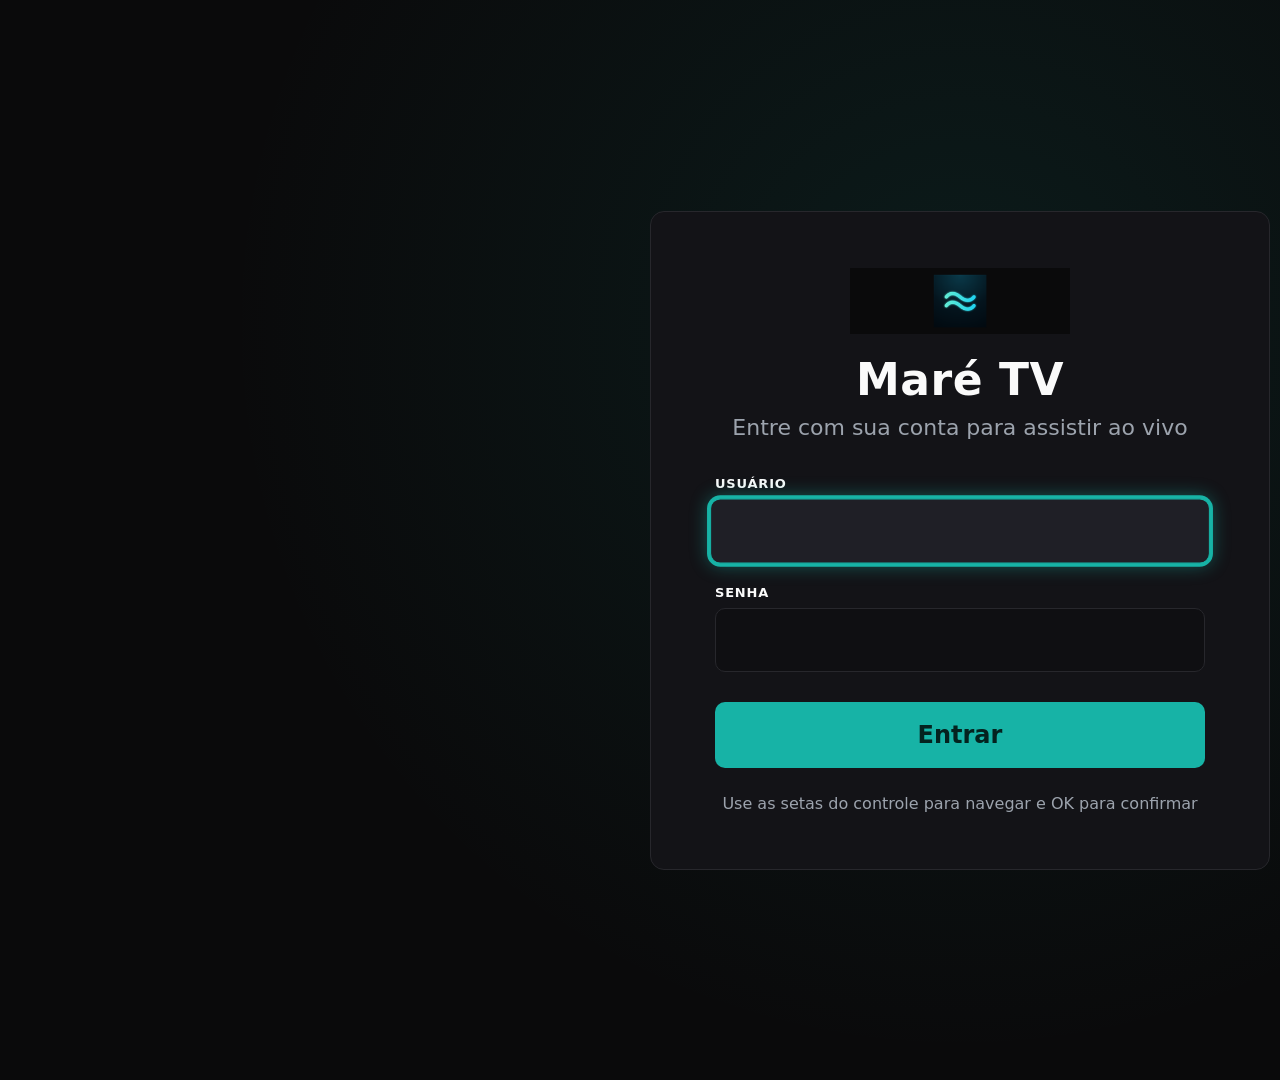
==== index.html @ 666661a5 "Mare TV - app LG webOS (v1.0.0) + submissao webosbrew" ====
<!DOCTYPE html>
<html lang="pt-BR">
<head>
<meta charset="UTF-8">
<meta name="viewport" content="width=1920, height=1080, initial-scale=1.0, user-scalable=no">
<title>Maré TV</title>
<link rel="stylesheet" href="css/style.css">
</head>
<body>

<!-- ============================================================
     TELA 1 — LOGIN
     Campos de usuário/senha usam <input> nativo: ao focar (via
     controle remoto) o teclado virtual da LG abre sozinho.
     ============================================================ -->
<section id="tela-login" class="tela tela-login">
  <div class="login-caixa">

    <div class="marca-logo" aria-hidden="true">
      <img class="marca-logo-img" src="logo_wide.png" alt="">
    </div>

    <h1 class="login-titulo">Maré TV</h1>
    <p class="login-subtitulo">Entre com sua conta para assistir ao vivo</p>

    <div id="login-verificando" class="login-verificando oculto">
      <span class="spinner" aria-hidden="true"></span>
      <span>Verificando sua sessão…</span>
    </div>

    <div id="login-form" class="login-form">
      <label class="campo-rotulo" for="campo-usuario">Usuário</label>
      <input id="campo-usuario" class="campo-entrada focavel" type="text"
             tabindex="-1" autocomplete="off" autocorrect="off" spellcheck="false">

      <label class="campo-rotulo" for="campo-senha">Senha</label>
      <input id="campo-senha" class="campo-entrada focavel" type="password"
             tabindex="-1" autocomplete="off" autocorrect="off" spellcheck="false">

      <p id="login-erro" class="login-erro oculto"></p>

      <button id="botao-entrar" type="button" class="botao-entrar focavel" tabindex="-1">
        Entrar
      </button>
    </div>

    <p class="login-dica">Use as setas do controle para navegar e OK para confirmar</p>
  </div>
</section>

<!-- ============================================================
     TELA 2 — HOME (categorias + grade de canais)
     ============================================================ -->
<section id="tela-home" class="tela tela-home oculto">
  <header class="home-cabecalho">
    <div class="marca-logo marca-logo--pequena" aria-hidden="true">
      <img class="marca-logo-img-pequena" src="icon.png" alt="">
    </div>
    <span class="home-marca-texto">Maré TV</span>
    <span class="pill-ao-vivo">AO VIVO</span>
  </header>

  <div class="home-corpo">
    <nav id="lista-categorias" class="coluna-categorias" aria-label="Categorias"></nav>

    <div class="coluna-canais-wrap">
      <div id="grade-canais" class="grade-canais"></div>
      <p id="home-vazio" class="home-mensagem oculto">Nenhum canal encontrado nesta categoria.</p>
    </div>
  </div>

  <div id="home-carregando" class="home-mensagem home-carregando oculto">
    <span class="spinner" aria-hidden="true"></span>
    <span>Carregando canais…</span>
  </div>

  <div id="home-erro" class="home-mensagem home-erro oculto">
    <p id="home-erro-texto">Não foi possível carregar os canais.</p>
    <button id="home-erro-botao" type="button" class="botao-entrar focavel" tabindex="-1">Tentar novamente</button>
  </div>

  <footer class="home-rodape">◀ ▶ ▲ ▼ para navegar · OK para assistir</footer>
</section>

<!-- ============================================================
     TELA 3 — PLAYER (vídeo fullscreen)
     ============================================================ -->
<section id="tela-player" class="tela tela-player oculto">
  <video id="video-player" class="video-player" autoplay playsinline>
    <source id="video-fonte" src="" type="application/x-mpegURL">
  </video>

  <div id="player-carregando" class="player-carregando oculto">
    <span class="spinner spinner--grande" aria-hidden="true"></span>
  </div>

  <div id="player-overlay" class="player-overlay">
    <div class="player-overlay-faixa">
      <div class="player-overlay-linha">
        <div class="player-overlay-nome" id="player-nome-canal"></div>
        <span class="pill-ao-vivo">AO VIVO</span>
      </div>
      <div class="player-overlay-categoria" id="player-categoria-canal"></div>
    </div>
  </div>

  <div id="player-erro" class="player-erro oculto">
    <div class="player-erro-cartao">
      <p class="player-erro-titulo">Canal indisponível</p>
      <p class="player-erro-dica">Pressione VOLTAR para escolher outro canal</p>
    </div>
  </div>
</section>

<script src="js/api.js"></script>
<script src="js/app.js"></script>
</body>
</html>
---- css/style.css ----
/* ============================================================
   Maré TV — LG webOS
   CSS puro, sem pré-processador e sem variáveis CSS (custom
   properties não existem no Chromium do webOS 3 / Chrome 38),
   por isso as cores aparecem repetidas em hexadecimal.

   Design system "Maré TV" (shadcn dark + teal):
   - fundo:             #0a0a0b
   - card:               #131317
   - elevado/hover-foco: #1f1f26
   - borda fina:         #27272c (1px)
   - texto:              #fafafa
   - texto secundário:   #9ca3ad
   - destaque (teal):    #17b3a6
   - texto sobre teal:   #04231f
   - erro:               #ef4444

   Foco de controle (inputs, chips, cards, botão): borda/anel
   teal + leve scale(1.02) + fundo elevado #1f1f26. O "anel" de
   3px é feito com box-shadow (não altera o box model, então
   nunca empurra os elementos vizinhos) em vez de engrossar a
   borda real — a borda real fica sempre com 1px, só muda de cor.

   Observação sobre "gap" em flexbox: o Chrome 38 (webOS 3) NÃO
   suporta a propriedade "gap" em flex containers. Ela é mantida
   aqui só para o preview ficar correto em navegadores modernos
   (teste no PC, ver README.md) — o espaçamento que também
   funciona na TV real vem sempre de "margin" explícita nos itens
   (comentários "fallback" abaixo).
   ============================================================ */

* {
  margin: 0;
  padding: 0;
  box-sizing: border-box;
  -webkit-user-select: none;
  user-select: none;
}

html, body {
  width: 1920px;
  height: 1080px;
  background: #0a0a0b;
  color: #fafafa;
  font-family: system-ui, "Segoe UI", Arial, Helvetica, sans-serif;
  overflow: hidden;
}

img {
  border: 0;
  -webkit-user-drag: none;
}

button {
  font-family: inherit;
  border: none;
  background: none;
  color: inherit;
  cursor: pointer;
}

input {
  font-family: inherit;
}

.oculto {
  display: none !important;
}

/* ------------------------------------------------------------
   Telas (cada uma ocupa a tela inteira; só uma fica visível)
   ------------------------------------------------------------ */
.tela {
  position: fixed;
  top: 0;
  left: 0;
  right: 0;
  bottom: 0;
  width: 1920px;
  height: 1080px;
}

/* ------------------------------------------------------------
   Marca oficial "Maré TV" (logo_wide.png / icon.png)
   ------------------------------------------------------------ */
.marca-logo {
  display: flex;
  align-items: center;
  justify-content: center;
}

.marca-logo-img {
  display: block;
  width: 220px;
  height: auto;
}

.marca-logo-img-pequena {
  display: block;
  width: 44px;
  height: 44px;
  border-radius: 10px;
}

/* Selo "AO VIVO" — cabeçalho da Home e overlay do player */
.pill-ao-vivo {
  display: inline-block;
  padding: 4px 14px;
  font-size: 13px;
  font-weight: bold;
  color: #04231f;
  background: #17b3a6;
  border-radius: 999px;
  text-transform: uppercase;
  letter-spacing: 0.6px;
  white-space: nowrap;
}

/* ------------------------------------------------------------
   Indicador de carregamento (spinner CSS puro)
   ------------------------------------------------------------ */
.spinner {
  display: inline-block;
  width: 26px;
  height: 26px;
  border: 4px solid rgba(250, 250, 250, 0.18);
  border-top-color: #17b3a6;
  border-radius: 50%;
  animation: girar 0.85s linear infinite;
  vertical-align: middle;
}

.spinner--grande {
  width: 64px;
  height: 64px;
  border-width: 6px;
}

@keyframes girar {
  from { transform: rotate(0deg); }
  to   { transform: rotate(360deg); }
}

/* ============================================================
   TELA DE LOGIN
   ============================================================ */
.tela-login {
  display: flex;
  align-items: center;
  justify-content: center;
  background: radial-gradient(circle at 50% 30%, rgba(23, 179, 166, 0.10) 0%, rgba(10, 10, 11, 0) 60%), #0a0a0b;
}

.login-caixa {
  width: 620px;
  padding: 56px 64px;
  background: #131317;
  border: 1px solid #27272c;
  border-radius: 14px;
  display: flex;
  flex-direction: column;
  align-items: center;
  text-align: center;
}

.login-titulo {
  margin-top: 20px;
  font-size: 44px;
  font-weight: bold;
  letter-spacing: 0.5px;
  color: #fafafa;
}

.login-subtitulo {
  margin-top: 10px;
  font-size: 22px;
  color: #9ca3ad;
}

.login-verificando {
  margin-top: 32px;
  display: flex;
  align-items: center;
  gap: 12px;
  font-size: 20px;
  color: #9ca3ad;
}
/* fallback do "gap" acima pro Chrome 38 (itens em linha) */
.login-verificando > span + span {
  margin-left: 12px;
}

.login-form {
  width: 100%;
  margin-top: 36px;
  display: flex;
  flex-direction: column;
  text-align: left;
}

.campo-rotulo {
  font-size: 13px;
  font-weight: bold;
  color: #fafafa;
  text-transform: uppercase;
  letter-spacing: 0.8px;
  margin-bottom: 8px;
  margin-top: 22px;
}
.campo-rotulo:first-child {
  margin-top: 0;
}

.campo-entrada {
  width: 100%;
  height: 64px;
  padding: 0 20px;
  font-size: 24px;
  color: #fafafa;
  background: #0f0f12;
  border: 1px solid #27272c;
  border-radius: 10px;
  outline: none;
}

.campo-entrada::-webkit-input-placeholder {
  color: #9ca3ad;
}

.login-erro {
  margin-top: 18px;
  padding: 14px 16px;
  font-size: 18px;
  color: #ef4444;
  background: rgba(239, 68, 68, 0.1);
  border: 1px solid rgba(239, 68, 68, 0.35);
  border-radius: 8px;
}

.botao-entrar {
  margin-top: 30px;
  height: 66px;
  width: 100%;
  font-size: 24px;
  font-weight: bold;
  color: #04231f;
  background: #17b3a6;
  border: 1px solid transparent;
  border-radius: 10px;
}

.login-dica {
  margin-top: 26px;
  font-size: 16px;
  color: #9ca3ad;
}

/* ------------------------------------------------------------
   Foco visível (essencial para navegação por controle remoto)
   ------------------------------------------------------------ */
.focavel {
  transition: transform 0.12s ease, box-shadow 0.12s ease,
              border-color 0.12s ease, background-color 0.12s ease;
}

.campo-entrada.focado,
.item-categoria.focado,
.cartao-canal.focado {
  border-color: #17b3a6;
  background-color: #1f1f26;
  box-shadow: 0 0 0 3px #17b3a6, 0 0 18px 2px rgba(23, 179, 166, 0.45);
  transform: scale(1.02);
}

.botao-entrar.focado {
  background: #1ecab9;
  box-shadow: 0 0 0 3px #17b3a6, 0 0 18px 2px rgba(23, 179, 166, 0.45);
  transform: scale(1.02);
}

/* ============================================================
   TELA HOME
   ============================================================ */
.tela-home {
  display: flex;
  flex-direction: column;
}

.home-cabecalho {
  height: 96px;
  min-height: 96px;
  display: flex;
  align-items: center;
  padding: 0 32px;
  background: #0a0a0b;
  border-bottom: 1px solid #27272c;
}

.home-marca-texto {
  margin-left: 14px;
  font-size: 26px;
  font-weight: bold;
  color: #fafafa;
}

.home-cabecalho .pill-ao-vivo {
  margin-left: 16px;
}

.home-corpo {
  flex: 1;
  display: flex;
  min-height: 0;
}

/* ---- Coluna de categorias (esquerda) — chips ---- */
.coluna-categorias {
  width: 340px;
  min-width: 340px;
  height: 100%;
  overflow-y: auto;
  padding: 24px 20px;
  background: #0a0a0b;
  border-right: 1px solid #27272c;
}

.item-categoria {
  height: 64px;
  display: flex;
  align-items: center;
  padding: 0 20px;
  margin-bottom: 10px;
  font-size: 21px;
  font-weight: bold;
  color: #9ca3ad;
  background: #131317;
  border: 1px solid #27272c;
  border-radius: 999px;
  white-space: nowrap;
  overflow: hidden;
  text-overflow: ellipsis;
}

.item-categoria.selecionada {
  color: #17b3a6;
  background: rgba(23, 179, 166, 0.12);
  border-color: rgba(23, 179, 166, 0.35);
}

.item-categoria.focado {
  color: #fafafa;
}

/* ---- Grade de canais (direita) — cards ---- */
.coluna-canais-wrap {
  flex: 1;
  min-width: 0;
  height: 100%;
  position: relative;
}

.grade-canais {
  width: 100%;
  height: 100%;
  overflow-y: auto;
  padding: 28px 32px;
  display: flex;
  flex-wrap: wrap;
  align-content: flex-start;
}

/* 4 colunas fixas — o valor de GRID_COLUNAS em js/app.js TEM que
   bater com este número (340px * 4 + 20px * 3 cabe com folga em
   1920 - 340 de coluna de categorias). Se mudar aqui, mude lá. */
.cartao-canal {
  width: 340px;
  height: 172px;
  margin: 0 20px 20px 0;
  padding: 16px;
  display: flex;
  flex-direction: column;
  align-items: center;
  justify-content: center;
  background: #131317;
  border: 1px solid #27272c;
  border-radius: 10px;
  text-align: center;
}

.cartao-canal:nth-child(4n) {
  margin-right: 0;
}

.cartao-canal-logo {
  max-width: 100%;
  max-height: 64px;
  object-fit: contain;
  margin-bottom: 10px;
}

.cartao-canal-nome {
  font-size: 18px;
  font-weight: bold;
  color: #fafafa;
  white-space: nowrap;
  overflow: hidden;
  text-overflow: ellipsis;
  max-width: 100%;
}

.cartao-canal-categoria {
  margin-top: 4px;
  font-size: 13px;
  color: #9ca3ad;
  text-transform: uppercase;
  letter-spacing: 0.6px;
  white-space: nowrap;
  overflow: hidden;
  text-overflow: ellipsis;
  max-width: 100%;
}

.cartao-canal.sem-logo::before {
  content: attr(data-inicial);
  display: flex;
  align-items: center;
  justify-content: center;
  width: 52px;
  height: 52px;
  margin-bottom: 10px;
  border-radius: 50%;
  background: rgba(23, 179, 166, 0.18);
  color: #17b3a6;
  font-size: 24px;
  font-weight: bold;
}

/* ---- Mensagens de estado (carregando / erro / vazio) ---- */
.home-mensagem {
  position: absolute;
  left: 340px;
  right: 0;
  top: 96px;
  bottom: 44px;
  display: flex;
  flex-direction: column;
  align-items: center;
  justify-content: center;
  gap: 16px;
  font-size: 22px;
  color: #9ca3ad;
  text-align: center;
  padding: 40px;
}

/* fallback do "gap" acima pro Chrome 38 (itens em coluna) */
.home-carregando span + span {
  margin-top: 14px;
}

.home-erro-texto,
#home-erro-texto {
  color: #ef4444;
  max-width: 640px;
}

/* o botão "Tentar novamente" herda .botao-entrar (largura 100%
   do formulário de login) — aqui, dentro da mensagem de estado
   bem mais larga, ele precisa de uma largura própria */
#home-erro-botao {
  width: auto;
  min-width: 280px;
  padding: 0 40px;
}

/* ---- Rodapé discreto com dicas de teclas ---- */
.home-rodape {
  height: 44px;
  min-height: 44px;
  display: flex;
  align-items: center;
  justify-content: center;
  background: #0a0a0b;
  border-top: 1px solid #27272c;
  font-size: 14px;
  color: #9ca3ad;
  text-transform: uppercase;
  letter-spacing: 0.6px;
}

/* ============================================================
   TELA PLAYER
   ============================================================ */
.tela-player {
  background: #000000;
}

.video-player {
  position: absolute;
  top: 0;
  left: 0;
  width: 1920px;
  height: 1080px;
  background: #000000;
  object-fit: contain;
}

.player-carregando {
  position: absolute;
  top: 0;
  left: 0;
  right: 0;
  bottom: 0;
  display: flex;
  align-items: center;
  justify-content: center;
}

.player-overlay {
  position: absolute;
  left: 0;
  right: 0;
  bottom: 0;
  padding: 0 56px 48px;
  opacity: 0;
  pointer-events: none;
  transition: opacity 0.3s ease;
  background: linear-gradient(to top, rgba(0, 0, 0, 0.85) 0%, rgba(0, 0, 0, 0) 100%);
}

.player-overlay.visivel {
  opacity: 1;
}

.player-overlay-faixa {
  padding-top: 140px;
}

.player-overlay-linha {
  display: flex;
  align-items: center;
}

.player-overlay-linha .pill-ao-vivo {
  margin-left: 18px;
}

.player-overlay-nome {
  font-size: 40px;
  font-weight: bold;
  color: #fafafa;
}

.player-overlay-categoria {
  margin-top: 6px;
  font-size: 18px;
  font-weight: bold;
  color: #9ca3ad;
  text-transform: uppercase;
  letter-spacing: 0.8px;
}

.player-erro {
  position: absolute;
  top: 0;
  left: 0;
  right: 0;
  bottom: 0;
  display: flex;
  align-items: center;
  justify-content: center;
  background: rgba(10, 10, 11, 0.92);
}

.player-erro-cartao {
  display: flex;
  flex-direction: column;
  align-items: center;
  padding: 40px 56px;
  background: #131317;
  border: 1px solid #27272c;
  border-radius: 14px;
  text-align: center;
}

.player-erro-titulo {
  font-size: 34px;
  font-weight: bold;
  color: #ef4444;
}

.player-erro-dica {
  margin-top: 10px;
  font-size: 20px;
  color: #9ca3ad;
}
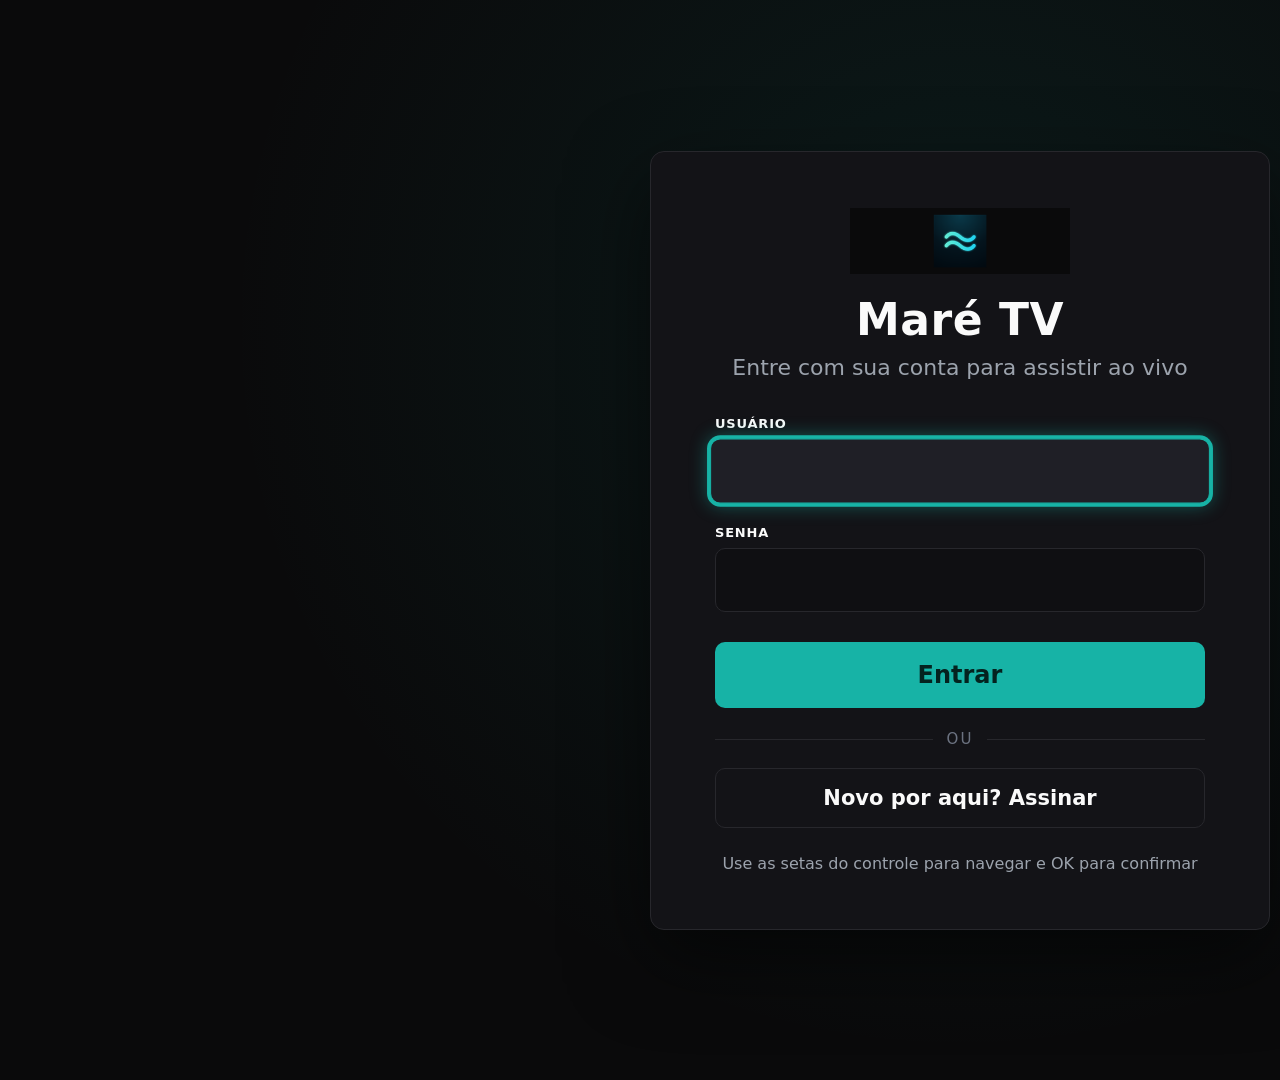
==== commit 8b3731b4: "app v1.0.1: anuncios + pagamento PIX + manutencao/update + design" ====
--- a/index.html
+++ b/index.html
@@ -42,6 +42,12 @@
       <button id="botao-entrar" type="button" class="botao-entrar focavel" tabindex="-1">
         Entrar
       </button>
+
+      <div class="login-ou"><span>ou</span></div>
+
+      <button id="botao-assinar" type="button" class="botao-secundario focavel" tabindex="-1">
+        Novo por aqui? Assinar
+      </button>
     </div>
 
     <p class="login-dica">Use as setas do controle para navegar e OK para confirmar</p>
@@ -86,9 +92,18 @@
      TELA 3 — PLAYER (vídeo fullscreen)
      ============================================================ -->
 <section id="tela-player" class="tela tela-player oculto">
+  <!-- Camada de anúncio ATRÁS do vídeo (formatos que encolhem: L-Shape,
+       Split, Squeeze). O vídeo encolhe e o anúncio aparece no espaço. -->
+  <div id="ad-behind" class="ad-layer ad-layer-behind">
+    <div id="ad-box" class="ad-box"></div>
+  </div>
+
   <video id="video-player" class="video-player" autoplay playsinline>
     <source id="video-fonte" src="" type="application/x-mpegURL">
   </video>
+
+  <!-- Camada de anúncio NA FRENTE do vídeo (overlay / lower third) -->
+  <div id="ad-front" class="ad-layer ad-layer-front"></div>
 
   <div id="player-carregando" class="player-carregando oculto">
     <span class="spinner spinner--grande" aria-hidden="true"></span>
@@ -112,7 +127,80 @@
   </div>
 </section>
 
+<!-- ============================================================
+     TELA — PAGAMENTO (assinar via PIX)
+     ============================================================ -->
+<section id="tela-pagamento" class="tela tela-pagamento oculto">
+  <div class="pagamento-caixa">
+    <div class="marca-logo" aria-hidden="true">
+      <img class="marca-logo-img" src="logo_wide.png" alt="">
+    </div>
+    <h1 class="pagamento-titulo">Assinar a Maré TV</h1>
+    <p class="pagamento-sub" id="pagamento-plano">Assine e assista ao vivo</p>
+
+    <div id="pagamento-form" class="pagamento-form">
+      <label class="campo-rotulo" for="pag-nome">Nome (opcional)</label>
+      <input id="pag-nome" class="campo-entrada focavel" type="text" tabindex="-1" autocomplete="off" autocorrect="off" spellcheck="false">
+
+      <label class="campo-rotulo" for="pag-cpf">CPF (só números)</label>
+      <input id="pag-cpf" class="campo-entrada focavel" type="text" inputmode="numeric" tabindex="-1" autocomplete="off" autocorrect="off" spellcheck="false">
+
+      <p id="pagamento-erro" class="login-erro oculto"></p>
+
+      <button id="botao-gerar-pix" type="button" class="botao-entrar focavel" tabindex="-1">Gerar PIX</button>
+      <button id="botao-simular" type="button" class="botao-secundario focavel oculto" tabindex="-1">Simular pagamento (teste)</button>
+      <button id="botao-voltar-login" type="button" class="botao-secundario focavel" tabindex="-1">Voltar ao login</button>
+    </div>
+
+    <div id="pagamento-qr" class="pagamento-qr oculto">
+      <p class="pagamento-valor" id="pagamento-valor"></p>
+      <div class="pagamento-qr-moldura">
+        <img id="pagamento-qr-img" class="pagamento-qr-img" alt="QR do PIX">
+      </div>
+      <p class="pagamento-instr">Abra o app do seu banco, escaneie o QR e pague.<br>A tela entra sozinha quando o pagamento for confirmado.</p>
+      <div class="pagamento-status">
+        <span class="spinner" aria-hidden="true"></span>
+        <span id="pagamento-status-texto">Aguardando pagamento…</span>
+      </div>
+      <button id="botao-cancelar-pix" type="button" class="botao-secundario focavel" tabindex="-1">Cancelar</button>
+    </div>
+  </div>
+</section>
+
+<!-- ============================================================
+     TELAS DE BLOQUEIO — manutenção / atualização (config LG)
+     ============================================================ -->
+<section id="tela-manutencao" class="tela tela-bloqueio oculto">
+  <div class="bloqueio-caixa">
+    <div class="bloqueio-icone">🛠️</div>
+    <h1 class="bloqueio-titulo">Em manutenção</h1>
+    <p id="manutencao-msg" class="bloqueio-msg">Estamos melhorando a Maré TV. Voltamos já!</p>
+    <button id="botao-manutencao-retry" type="button" class="botao-entrar focavel" tabindex="-1">Verificar de novo</button>
+  </div>
+</section>
+
+<section id="tela-update" class="tela tela-bloqueio oculto">
+  <div class="bloqueio-caixa">
+    <div class="bloqueio-icone">⬆️</div>
+    <h1 class="bloqueio-titulo">Atualização necessária</h1>
+    <p id="update-msg" class="bloqueio-msg">Saiu uma versão nova da Maré TV. Atualize para continuar assistindo.</p>
+    <p id="update-store" class="bloqueio-link oculto"></p>
+    <button id="botao-update-retry" type="button" class="botao-entrar focavel" tabindex="-1">Já atualizei</button>
+  </div>
+</section>
+
+<!-- AMBIENTE DE TESTE (site no navegador): só FORA da TV (sem window.webOS)
+     carrega o hls.js pra tocar os canais .m3u8 no Chrome de PC. Na TV real o
+     <video> nativo já toca HLS, então isto nunca é injetado no app empacotado. -->
+<script>
+  if (!window.webOS) {
+    var s = document.createElement('script');
+    s.src = 'hls.min.js';
+    document.head.appendChild(s);
+  }
+</script>
 <script src="js/api.js"></script>
+<script src="js/ads.js"></script>
 <script src="js/app.js"></script>
 </body>
 </html>
--- a/css/style.css
+++ b/css/style.css
@@ -374,32 +374,68 @@
    1920 - 340 de coluna de categorias). Se mudar aqui, mude lá. */
 .cartao-canal {
   width: 340px;
-  height: 172px;
-  margin: 0 20px 20px 0;
-  padding: 16px;
+  height: 208px;
+  margin: 0 20px 22px 0;
   display: flex;
   flex-direction: column;
-  align-items: center;
-  justify-content: center;
   background: #131317;
   border: 1px solid #27272c;
-  border-radius: 10px;
-  text-align: center;
+  border-radius: 14px;
+  overflow: hidden;
 }
 
 .cartao-canal:nth-child(4n) {
   margin-right: 0;
 }
 
+/* Área da ARTE oficial (pôster/logo). Fundo com leve brilho teal pra emoldurar
+   até logos transparentes na identidade da Maré. */
+.cartao-canal-arte {
+  position: relative;
+  flex: 1;
+  display: flex;
+  align-items: center;
+  justify-content: center;
+  overflow: hidden;
+  background: radial-gradient(circle at 50% 38%, rgba(23, 179, 166, 0.14) 0%, rgba(19, 19, 23, 0) 70%), #16161b;
+}
+
 .cartao-canal-logo {
-  max-width: 100%;
-  max-height: 64px;
+  max-width: 84%;
+  max-height: 120px;
   object-fit: contain;
-  margin-bottom: 10px;
+}
+
+/* Selo com a inicial — fallback quando não há arte/logo */
+.cartao-canal-inicial {
+  display: none;
+  align-items: center;
+  justify-content: center;
+  width: 74px;
+  height: 74px;
+  border-radius: 50%;
+  background: rgba(23, 179, 166, 0.18);
+  color: #17b3a6;
+  font-size: 34px;
+  font-weight: bold;
+}
+.cartao-canal.sem-logo .cartao-canal-inicial {
+  display: flex;
+}
+
+/* Barra do nome, na base do card */
+.cartao-canal-info {
+  height: 54px;
+  min-height: 54px;
+  display: flex;
+  align-items: center;
+  padding: 0 16px;
+  background: #101014;
+  border-top: 1px solid #1f1f26;
 }
 
 .cartao-canal-nome {
-  font-size: 18px;
+  font-size: 19px;
   font-weight: bold;
   color: #fafafa;
   white-space: nowrap;
@@ -408,31 +444,44 @@
   max-width: 100%;
 }
 
-.cartao-canal-categoria {
-  margin-top: 4px;
-  font-size: 13px;
-  color: #9ca3ad;
-  text-transform: uppercase;
-  letter-spacing: 0.6px;
-  white-space: nowrap;
+/* ------------------------------------------------------------
+   Skeleton shimmer — 1ª carga (mata o "baita loading" pelado)
+   ------------------------------------------------------------ */
+.skeleton {
+  position: relative;
   overflow: hidden;
-  text-overflow: ellipsis;
-  max-width: 100%;
-}
-
-.cartao-canal.sem-logo::before {
-  content: attr(data-inicial);
-  display: flex;
-  align-items: center;
-  justify-content: center;
-  width: 52px;
-  height: 52px;
+  background: #131317;
+  border: 1px solid #27272c;
+}
+.skeleton::after {
+  content: '';
+  position: absolute;
+  top: 0;
+  left: 0;
+  right: 0;
+  bottom: 0;
+  background: linear-gradient(90deg, rgba(255, 255, 255, 0) 0%, rgba(255, 255, 255, 0.06) 50%, rgba(255, 255, 255, 0) 100%);
+  -webkit-transform: translateX(-100%);
+  transform: translateX(-100%);
+  -webkit-animation: brilhoSkeleton 1.3s ease-in-out infinite;
+  animation: brilhoSkeleton 1.3s ease-in-out infinite;
+}
+@keyframes brilhoSkeleton {
+  to { transform: translateX(100%); }
+}
+.skeleton-chip {
+  height: 64px;
   margin-bottom: 10px;
-  border-radius: 50%;
-  background: rgba(23, 179, 166, 0.18);
-  color: #17b3a6;
-  font-size: 24px;
-  font-weight: bold;
+  border-radius: 999px;
+}
+.skeleton-card {
+  width: 340px;
+  height: 208px;
+  margin: 0 20px 22px 0;
+  border-radius: 14px;
+}
+.skeleton-card:nth-child(4n) {
+  margin-right: 0;
 }
 
 /* ---- Mensagens de estado (carregando / erro / vazio) ---- */
@@ -594,3 +643,263 @@
   font-size: 20px;
   color: #9ca3ad;
 }
+
+/* ============================================================
+   BOTÃO SECUNDÁRIO (ghost) — usado em login/pagamento/bloqueio
+   ============================================================ */
+.botao-secundario {
+  margin-top: 16px;
+  height: 60px;
+  width: 100%;
+  font-size: 21px;
+  font-weight: bold;
+  color: #fafafa;
+  background: transparent;
+  border: 1px solid #27272c;
+  border-radius: 10px;
+}
+.botao-secundario.focado {
+  color: #17b3a6;
+  border-color: #17b3a6;
+  background-color: #1f1f26;
+  box-shadow: 0 0 0 3px #17b3a6, 0 0 18px 2px rgba(23, 179, 166, 0.45);
+  transform: scale(1.02);
+}
+
+/* separador "ou" no login */
+.login-ou {
+  width: 100%;
+  margin: 22px 0 4px;
+  text-align: center;
+  position: relative;
+  color: #6b7280;
+  font-size: 15px;
+  text-transform: uppercase;
+  letter-spacing: 2px;
+}
+.login-ou::before {
+  content: '';
+  position: absolute;
+  left: 0; right: 0; top: 50%;
+  height: 1px;
+  background: #27272c;
+}
+.login-ou span {
+  position: relative;
+  background: #131317;
+  padding: 0 14px;
+}
+
+/* ============================================================
+   TELA PAGAMENTO (PIX)
+   ============================================================ */
+.tela-pagamento {
+  display: flex;
+  align-items: center;
+  justify-content: center;
+  background: radial-gradient(circle at 50% 26%, rgba(23, 179, 166, 0.12) 0%, rgba(10, 10, 11, 0) 60%), #0a0a0b;
+}
+.pagamento-caixa {
+  width: 640px;
+  padding: 44px 56px 52px;
+  background: #131317;
+  border: 1px solid #27272c;
+  border-radius: 16px;
+  display: flex;
+  flex-direction: column;
+  align-items: center;
+  text-align: center;
+}
+.pagamento-titulo {
+  margin-top: 16px;
+  font-size: 38px;
+  font-weight: bold;
+  color: #fafafa;
+}
+.pagamento-sub {
+  margin-top: 8px;
+  font-size: 21px;
+  color: #17b3a6;
+  font-weight: bold;
+}
+.pagamento-form {
+  width: 100%;
+  margin-top: 26px;
+  display: flex;
+  flex-direction: column;
+  text-align: left;
+}
+.pagamento-qr {
+  width: 100%;
+  margin-top: 20px;
+  display: flex;
+  flex-direction: column;
+  align-items: center;
+}
+.pagamento-valor {
+  font-size: 34px;
+  font-weight: bold;
+  color: #fafafa;
+  margin-bottom: 16px;
+}
+.pagamento-qr-moldura {
+  width: 320px;
+  height: 320px;
+  padding: 14px;
+  background: #ffffff;
+  border-radius: 14px;
+}
+.pagamento-qr-img {
+  width: 100%;
+  height: 100%;
+  display: block;
+  image-rendering: pixelated;
+}
+.pagamento-instr {
+  margin-top: 18px;
+  font-size: 17px;
+  color: #9ca3ad;
+  line-height: 1.5;
+  max-width: 460px;
+}
+.pagamento-status {
+  margin-top: 18px;
+  display: flex;
+  align-items: center;
+  font-size: 19px;
+  color: #fafafa;
+}
+.pagamento-status .spinner { margin-right: 12px; }
+
+/* ============================================================
+   TELAS DE BLOQUEIO (manutenção / atualização)
+   ============================================================ */
+.tela-bloqueio {
+  display: flex;
+  align-items: center;
+  justify-content: center;
+  background: radial-gradient(circle at 50% 34%, rgba(23, 179, 166, 0.10) 0%, rgba(10, 10, 11, 0) 62%), #0a0a0b;
+}
+.bloqueio-caixa {
+  width: 720px;
+  padding: 56px 64px;
+  background: #131317;
+  border: 1px solid #27272c;
+  border-radius: 16px;
+  display: flex;
+  flex-direction: column;
+  align-items: center;
+  text-align: center;
+}
+.bloqueio-icone {
+  font-size: 76px;
+  line-height: 1;
+  margin-bottom: 8px;
+}
+.bloqueio-titulo {
+  font-size: 40px;
+  font-weight: bold;
+  color: #fafafa;
+}
+.bloqueio-msg {
+  margin-top: 14px;
+  font-size: 21px;
+  color: #9ca3ad;
+  line-height: 1.45;
+  max-width: 560px;
+}
+.bloqueio-link {
+  margin-top: 16px;
+  padding: 12px 16px;
+  font-size: 17px;
+  color: #17b3a6;
+  background: #0f0f12;
+  border: 1px solid #27272c;
+  border-radius: 8px;
+  word-break: break-all;
+  max-width: 560px;
+}
+.tela-bloqueio .botao-entrar {
+  margin-top: 30px;
+  width: 320px;
+}
+
+/* ============================================================
+   ANÚNCIOS DENTRO DA TRANSMISSÃO
+   As camadas: behind (atrás do vídeo) e front (na frente).
+   ============================================================ */
+.video-player { z-index: 2; }
+.ad-layer {
+  position: absolute;
+  top: 0;
+  left: 0;
+  width: 1920px;
+  height: 1080px;
+  pointer-events: none;
+  overflow: hidden;
+}
+.ad-layer-behind { z-index: 1; background: #0a0a0b; }
+.ad-layer-front { z-index: 3; }
+
+.ad-box {
+  position: absolute;
+  opacity: 0;
+  -webkit-transform: scale(0.98);
+  transform: scale(0.98);
+  -webkit-transition: opacity 1.2s ease, transform 1.2s ease;
+  transition: opacity 1.2s ease, transform 1.2s ease;
+  overflow: hidden;
+  background: #0a0a0b;
+}
+.ad-box.ad-visivel {
+  opacity: 1;
+  -webkit-transform: scale(1);
+  transform: scale(1);
+}
+.ad-media {
+  display: block;
+  width: 100%;
+  height: 100%;
+  object-fit: cover;
+  background: #0a0a0b;
+}
+
+/* SHRINK: a caixa cobre a tela toda; o vídeo encolhido revela o anúncio. */
+.ad-lshape, .ad-split, .ad-squeeze {
+  left: 0; top: 0; width: 1920px; height: 1080px;
+}
+.ad-squeeze .ad-media { object-fit: contain; }
+
+/* OVERLAY: cartão no canto inferior direito, por cima do vídeo. */
+.ad-overlay {
+  right: 56px; bottom: 56px;
+  width: 600px; height: 338px;
+  border-radius: 14px;
+  border: 1px solid rgba(255, 255, 255, 0.16);
+  box-shadow: 0 20px 60px rgba(0, 0, 0, 0.6);
+}
+
+/* LOWER THIRD: faixa inferior por cima do vídeo. */
+.ad-lower_third {
+  left: 0; right: 0; bottom: 0;
+  width: 1920px; height: 250px;
+  border-top: 2px solid rgba(23, 179, 166, 0.5);
+}
+
+/* ============================================================
+   POLIMENTO (mais "Maré", mais bonito)
+   ============================================================ */
+.login-caixa,
+.pagamento-caixa,
+.bloqueio-caixa {
+  box-shadow: 0 30px 80px rgba(0, 0, 0, 0.55);
+}
+.home-cabecalho {
+  background: linear-gradient(180deg, #0f0f12 0%, #0a0a0b 100%);
+}
+.pill-ao-vivo {
+  box-shadow: 0 0 14px 1px rgba(23, 179, 166, 0.5);
+}
+.cartao-canal.focado {
+  border-color: #17b3a6;
+}
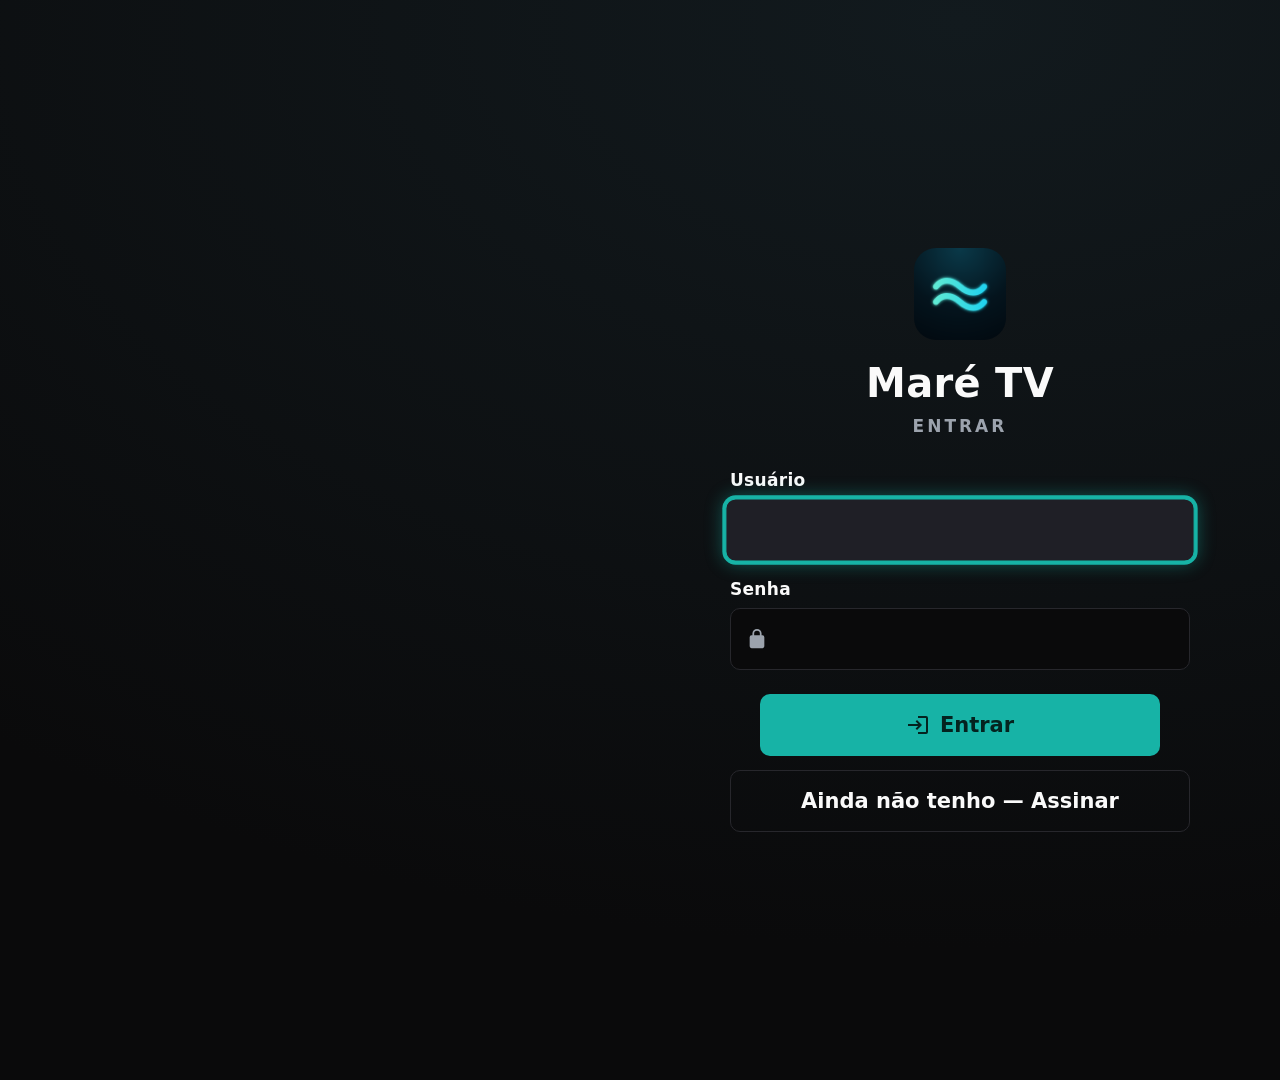
==== commit 8bd356f3: "design: telas identicas a TV Android (login, assinatura, guia) Sincroniza o app (raiz + docs/preview" ====
--- a/index.html
+++ b/index.html
@@ -13,79 +13,87 @@
      Campos de usuário/senha usam <input> nativo: ao focar (via
      controle remoto) o teclado virtual da LG abre sozinho.
      ============================================================ -->
-<section id="tela-login" class="tela tela-login">
-  <div class="login-caixa">
-
-    <div class="marca-logo" aria-hidden="true">
-      <img class="marca-logo-img" src="logo_wide.png" alt="">
-    </div>
-
-    <h1 class="login-titulo">Maré TV</h1>
-    <p class="login-subtitulo">Entre com sua conta para assistir ao vivo</p>
+<section id="tela-login" class="tela tela-gate">
+  <div class="gate-conteudo">
+
+    <div class="gate-header">
+      <img class="gate-logo" src="app_logo.png" alt="">
+      <h1 class="gate-title">Maré TV</h1>
+      <p class="gate-eyebrow">ENTRAR</p>
+    </div>
 
     <div id="login-verificando" class="login-verificando oculto">
       <span class="spinner" aria-hidden="true"></span>
       <span>Verificando sua sessão…</span>
     </div>
 
-    <div id="login-form" class="login-form">
-      <label class="campo-rotulo" for="campo-usuario">Usuário</label>
-      <input id="campo-usuario" class="campo-entrada focavel" type="text"
-             tabindex="-1" autocomplete="off" autocorrect="off" spellcheck="false">
-
-      <label class="campo-rotulo" for="campo-senha">Senha</label>
-      <input id="campo-senha" class="campo-entrada focavel" type="password"
-             tabindex="-1" autocomplete="off" autocorrect="off" spellcheck="false">
-
-      <p id="login-erro" class="login-erro oculto"></p>
-
-      <button id="botao-entrar" type="button" class="botao-entrar focavel" tabindex="-1">
-        Entrar
+    <div id="login-form" class="gate-form">
+      <div class="campo">
+        <label class="campo-rotulo" for="campo-usuario">Usuário</label>
+        <div class="campo-caixa">
+          <svg class="campo-icone" viewBox="0 0 24 24" aria-hidden="true"><path d="M12 12c2.21 0 4-1.79 4-4s-1.79-4-4-4-4 1.79-4 4 1.79 4 4 4zm0 2c-2.67 0-8 1.34-8 4v2h16v-2c0-2.66-5.33-4-8-4z"/></svg>
+          <input id="campo-usuario" class="campo-entrada focavel" type="text"
+                 tabindex="-1" autocomplete="off" autocorrect="off" spellcheck="false">
+        </div>
+      </div>
+
+      <div class="campo">
+        <label class="campo-rotulo" for="campo-senha">Senha</label>
+        <div class="campo-caixa">
+          <svg class="campo-icone" viewBox="0 0 24 24" aria-hidden="true"><path d="M12 17a2 2 0 0 0 2-2 2 2 0 0 0-4 0 2 2 0 0 0 2 2zm6-9h-1V6a5 5 0 0 0-10 0v2H6a2 2 0 0 0-2 2v10a2 2 0 0 0 2 2h12a2 2 0 0 0 2-2V10a2 2 0 0 0-2-2zM8.9 6a3.1 3.1 0 0 1 6.2 0v2H8.9V6z"/></svg>
+          <input id="campo-senha" class="campo-entrada focavel" type="password"
+                 tabindex="-1" autocomplete="off" autocorrect="off" spellcheck="false">
+        </div>
+      </div>
+
+      <p id="login-erro" class="gate-erro oculto"></p>
+
+      <button id="botao-entrar" type="button" class="botao-primario focavel" tabindex="-1">
+        <svg class="botao-icone" viewBox="0 0 24 24" aria-hidden="true"><path d="M11 7 9.6 8.4l2.6 2.6H2v2h10.2l-2.6 2.6L11 17l5-5-5-5zm9 12h-8v2h8a2 2 0 0 0 2-2V5a2 2 0 0 0-2-2h-8v2h8v14z"/></svg>
+        <span>Entrar</span>
       </button>
 
-      <div class="login-ou"><span>ou</span></div>
-
       <button id="botao-assinar" type="button" class="botao-secundario focavel" tabindex="-1">
-        Novo por aqui? Assinar
+        Ainda não tenho — Assinar
       </button>
     </div>
 
-    <p class="login-dica">Use as setas do controle para navegar e OK para confirmar</p>
   </div>
 </section>
 
 <!-- ============================================================
      TELA 2 — HOME (categorias + grade de canais)
      ============================================================ -->
-<section id="tela-home" class="tela tela-home oculto">
-  <header class="home-cabecalho">
-    <div class="marca-logo marca-logo--pequena" aria-hidden="true">
-      <img class="marca-logo-img-pequena" src="icon.png" alt="">
-    </div>
-    <span class="home-marca-texto">Maré TV</span>
-    <span class="pill-ao-vivo">AO VIVO</span>
-  </header>
-
-  <div class="home-corpo">
-    <nav id="lista-categorias" class="coluna-categorias" aria-label="Categorias"></nav>
-
-    <div class="coluna-canais-wrap">
-      <div id="grade-canais" class="grade-canais"></div>
-      <p id="home-vazio" class="home-mensagem oculto">Nenhum canal encontrado nesta categoria.</p>
-    </div>
-  </div>
-
-  <div id="home-carregando" class="home-mensagem home-carregando oculto">
-    <span class="spinner" aria-hidden="true"></span>
-    <span>Carregando canais…</span>
-  </div>
-
-  <div id="home-erro" class="home-mensagem home-erro oculto">
-    <p id="home-erro-texto">Não foi possível carregar os canais.</p>
-    <button id="home-erro-botao" type="button" class="botao-entrar focavel" tabindex="-1">Tentar novamente</button>
-  </div>
-
-  <footer class="home-rodape">◀ ▶ ▲ ▼ para navegar · OK para assistir</footer>
+<section id="tela-home" class="tela tela-guia oculto">
+  <!-- Faixa de categorias (horizontal, chips) + relógio — igual ao ChannelBrowser -->
+  <div class="guia-topo">
+    <div id="lista-categorias" class="guia-faixa" aria-label="Categorias"></div>
+    <div id="guia-relogio" class="guia-relogio"></div>
+  </div>
+
+  <!-- Grade densa de 3 colunas de LINHAS (número + logo + nome + categoria) -->
+  <div class="guia-corpo">
+    <div id="grade-canais" class="guia-grade"></div>
+    <p id="home-vazio" class="home-mensagem oculto">Nenhum canal nesta categoria</p>
+    <div id="home-carregando" class="home-mensagem home-carregando oculto">
+      <span class="spinner" aria-hidden="true"></span>
+      <span>Carregando canais…</span>
+    </div>
+    <div id="home-erro" class="home-mensagem home-erro oculto">
+      <p id="home-erro-texto">Não foi possível carregar os canais.</p>
+      <button id="home-erro-botao" type="button" class="botao-primario focavel" tabindex="-1">Tentar novamente</button>
+    </div>
+  </div>
+
+  <!-- Rodapé com o canal selecionado + dicas de teclas (igual à TV) -->
+  <footer class="guia-legenda">
+    <span id="guia-canal-nome" class="guia-legenda-nome"></span>
+    <span class="guia-legenda-chaves">
+      <span class="pinfo-key">OK</span> Assistir
+      <span class="pinfo-key">← →</span> Trocar categoria nas pontas
+      <span class="pinfo-key">Voltar</span> Fechar
+    </span>
+  </footer>
 </section>
 
 <!-- ============================================================
@@ -109,13 +117,31 @@
     <span class="spinner spinner--grande" aria-hidden="true"></span>
   </div>
 
+  <!-- Painel de informação do canal (igual à TV Android): número + logo +
+       AO VIVO + nome + categoria + relógio + dicas. Aparece ao trocar de canal
+       e some sozinho. -->
   <div id="player-overlay" class="player-overlay">
-    <div class="player-overlay-faixa">
-      <div class="player-overlay-linha">
-        <div class="player-overlay-nome" id="player-nome-canal"></div>
-        <span class="pill-ao-vivo">AO VIVO</span>
-      </div>
-      <div class="player-overlay-categoria" id="player-categoria-canal"></div>
+    <div class="pinfo">
+      <div class="pinfo-num" id="player-num">1</div>
+      <div class="pinfo-logo">
+        <img id="player-logo" class="pinfo-logo-img" alt="">
+        <span class="pinfo-logo-inicial" id="player-logo-inicial"></span>
+      </div>
+      <div class="pinfo-main">
+        <div class="pinfo-live">
+          <span class="pinfo-live-dot"></span>
+          <span class="pinfo-live-txt">AO VIVO</span>
+        </div>
+        <div class="pinfo-nome" id="player-nome-canal"></div>
+        <div class="pinfo-cat" id="player-categoria-canal"></div>
+      </div>
+      <div class="pinfo-right">
+        <div class="pinfo-clock" id="player-clock"></div>
+        <div class="pinfo-hints">
+          <span class="pinfo-key">OK</span> Guia
+          <span class="pinfo-key">▲▼</span> Trocar
+        </div>
+      </div>
     </div>
   </div>
 
@@ -130,40 +156,50 @@
 <!-- ============================================================
      TELA — PAGAMENTO (assinar via PIX)
      ============================================================ -->
-<section id="tela-pagamento" class="tela tela-pagamento oculto">
-  <div class="pagamento-caixa">
-    <div class="marca-logo" aria-hidden="true">
-      <img class="marca-logo-img" src="logo_wide.png" alt="">
-    </div>
-    <h1 class="pagamento-titulo">Assinar a Maré TV</h1>
-    <p class="pagamento-sub" id="pagamento-plano">Assine e assista ao vivo</p>
-
-    <div id="pagamento-form" class="pagamento-form">
-      <label class="campo-rotulo" for="pag-nome">Nome (opcional)</label>
-      <input id="pag-nome" class="campo-entrada focavel" type="text" tabindex="-1" autocomplete="off" autocorrect="off" spellcheck="false">
-
-      <label class="campo-rotulo" for="pag-cpf">CPF (só números)</label>
-      <input id="pag-cpf" class="campo-entrada focavel" type="text" inputmode="numeric" tabindex="-1" autocomplete="off" autocorrect="off" spellcheck="false">
-
-      <p id="pagamento-erro" class="login-erro oculto"></p>
-
-      <button id="botao-gerar-pix" type="button" class="botao-entrar focavel" tabindex="-1">Gerar PIX</button>
-      <button id="botao-simular" type="button" class="botao-secundario focavel oculto" tabindex="-1">Simular pagamento (teste)</button>
+<section id="tela-pagamento" class="tela tela-gate oculto">
+  <div class="gate-conteudo">
+
+    <div id="pagamento-form" class="gate-form">
+      <div class="gate-header">
+        <img class="gate-logo" src="app_logo.png" alt="">
+        <h1 class="gate-title">Maré TV</h1>
+        <p class="gate-eyebrow">ASSINATURA</p>
+      </div>
+
+      <p class="gate-lead">Pague por PIX e seu acesso é liberado na hora.</p>
+
+      <div class="campo">
+        <label class="campo-rotulo" for="pag-cpf">CPF do pagador</label>
+        <div class="campo-caixa">
+          <svg class="campo-icone" viewBox="0 0 24 24" aria-hidden="true"><path d="M20 4H4a2 2 0 0 0-2 2v12a2 2 0 0 0 2 2h16a2 2 0 0 0 2-2V6a2 2 0 0 0-2-2zM8 7.5A2.5 2.5 0 1 1 8 12.5 2.5 2.5 0 0 1 8 7.5zM12.5 17H3.5v-.9c0-1.5 3-2.35 4.5-2.35s4.5.85 4.5 2.35v.9zM20 15h-5v-1.5h5V15zm0-3h-5v-1.5h5V12zm0-3h-5V7.5h5V9z"/></svg>
+          <input id="pag-cpf" class="campo-entrada focavel" type="text" inputmode="numeric" tabindex="-1" autocomplete="off" autocorrect="off" spellcheck="false">
+        </div>
+        <p class="campo-ajuda">O banco exige o CPF de quem paga para emitir o PIX. Seu login (usuário e senha) é criado automaticamente.</p>
+      </div>
+
+      <p id="pagamento-erro" class="gate-erro oculto"></p>
+
+      <button id="botao-gerar-pix" type="button" class="botao-primario focavel" tabindex="-1">
+        <svg class="botao-icone" viewBox="0 0 24 24" aria-hidden="true"><path d="M3 11h8V3H3v8zm2-6h4v4H5V5zM3 21h8v-8H3v8zm2-6h4v4H5v-4zM13 3v8h8V3h-8zm6 6h-4V5h4v4zM13 13h2v2h-2zM17 13h2v2h-2zM15 15h2v2h-2zM13 17h2v2h-2zM17 17h2v2h-2zM19 15h2v2h-2zM15 19h2v2h-2zM19 19h2v2h-2z"/></svg>
+        <span>Gerar QR Code PIX</span>
+      </button>
       <button id="botao-voltar-login" type="button" class="botao-secundario focavel" tabindex="-1">Voltar ao login</button>
     </div>
 
     <div id="pagamento-qr" class="pagamento-qr oculto">
+      <h1 class="pagamento-titulo">Escaneie com o app do seu banco</h1>
       <p class="pagamento-valor" id="pagamento-valor"></p>
       <div class="pagamento-qr-moldura">
         <img id="pagamento-qr-img" class="pagamento-qr-img" alt="QR do PIX">
       </div>
-      <p class="pagamento-instr">Abra o app do seu banco, escaneie o QR e pague.<br>A tela entra sozinha quando o pagamento for confirmado.</p>
       <div class="pagamento-status">
         <span class="spinner" aria-hidden="true"></span>
-        <span id="pagamento-status-texto">Aguardando pagamento…</span>
-      </div>
+        <span id="pagamento-status-texto">Aguardando o pagamento…</span>
+      </div>
+      <p class="pagamento-instr">Assim que cair, seu login aparece aqui automaticamente.</p>
       <button id="botao-cancelar-pix" type="button" class="botao-secundario focavel" tabindex="-1">Cancelar</button>
     </div>
+
   </div>
 </section>
 
--- a/css/style.css
+++ b/css/style.css
@@ -142,43 +142,62 @@
 }
 
 /* ============================================================
-   TELA DE LOGIN
+   TELAS DE PORTÃO (login / assinatura) — IGUAL À TV ANDROID
+   Sem "card": só o conteúdo centralizado sobre o fundo com
+   brilho radial teal no topo (TvBrandBackground). Estrutura:
+   logo quadrada + "Maré TV" + legenda espaçada + campos com
+   ícone interno + botão teal + botão contorno.
    ============================================================ */
-.tela-login {
-  display: flex;
-  align-items: center;
-  justify-content: center;
-  background: radial-gradient(circle at 50% 30%, rgba(23, 179, 166, 0.10) 0%, rgba(10, 10, 11, 0) 60%), #0a0a0b;
-}
-
-.login-caixa {
-  width: 620px;
-  padding: 56px 64px;
-  background: #131317;
-  border: 1px solid #27272c;
-  border-radius: 14px;
+.tela-gate {
+  display: flex;
+  align-items: center;
+  justify-content: center;
+  /* TvBrandBackground: RadialGradient center(0,-0.9) r1.3 #121A1E→#0A0A0B */
+  background: radial-gradient(120% 130% at 50% 2%, #121a1e 0%, #0a0a0b 66%);
+}
+
+.gate-conteudo {
+  width: 560px;
+  max-width: 560px;
   display: flex;
   flex-direction: column;
   align-items: center;
   text-align: center;
 }
 
-.login-titulo {
+/* --- Cabeçalho de marca (TvBrandHeader) --- */
+.gate-header {
+  display: flex;
+  flex-direction: column;
+  align-items: center;
+  margin-bottom: 34px;
+}
+.gate-logo {
+  display: block;
+  width: 92px;
+  height: 92px;
+  border-radius: 22px; /* MareLogoMark: size*0.24 */
+  object-fit: cover;
+}
+.gate-title {
   margin-top: 20px;
-  font-size: 44px;
-  font-weight: bold;
-  letter-spacing: 0.5px;
+  font-size: 40px;
+  font-weight: 800;
+  letter-spacing: 0.3px;
   color: #fafafa;
 }
-
-.login-subtitulo {
+.gate-eyebrow {
   margin-top: 10px;
-  font-size: 22px;
+  font-size: 17px;
+  font-weight: 700;
+  letter-spacing: 3px;
   color: #9ca3ad;
+  text-transform: uppercase;
 }
 
 .login-verificando {
-  margin-top: 32px;
+  margin-top: 4px;
+  margin-bottom: 20px;
   display: flex;
   align-items: center;
   gap: 12px;
@@ -190,69 +209,106 @@
   margin-left: 12px;
 }
 
-.login-form {
+/* --- Formulário (coluna centralizada) --- */
+.gate-form {
   width: 100%;
-  margin-top: 36px;
   display: flex;
   flex-direction: column;
+  align-items: center;
+}
+
+/* Um campo (rótulo + caixa com ícone) — TvTextField, largura 460 */
+.campo {
+  width: 460px;
+  max-width: 460px;
+  margin-bottom: 18px;
   text-align: left;
 }
-
 .campo-rotulo {
-  font-size: 13px;
-  font-weight: bold;
+  display: block;
+  font-size: 17px;
+  font-weight: 600;
+  letter-spacing: 0.3px;
   color: #fafafa;
-  text-transform: uppercase;
-  letter-spacing: 0.8px;
-  margin-bottom: 8px;
-  margin-top: 22px;
-}
-.campo-rotulo:first-child {
-  margin-top: 0;
-}
-
+  margin-bottom: 9px;
+}
+.campo-caixa {
+  position: relative;
+  display: flex;
+  align-items: center;
+}
+.campo-icone {
+  position: absolute;
+  left: 16px;
+  width: 22px;
+  height: 22px;
+  fill: #9ca3ad;
+  pointer-events: none;
+}
 .campo-entrada {
   width: 100%;
-  height: 64px;
-  padding: 0 20px;
-  font-size: 24px;
+  height: 62px;
+  padding: 0 18px 0 50px; /* espaço p/ o ícone à esquerda */
+  font-size: 22px;
+  font-weight: 600;
   color: #fafafa;
-  background: #0f0f12;
+  background: #0a0a0b;
   border: 1px solid #27272c;
   border-radius: 10px;
   outline: none;
 }
-
 .campo-entrada::-webkit-input-placeholder {
   color: #9ca3ad;
 }
 
-.login-erro {
-  margin-top: 18px;
-  padding: 14px 16px;
-  font-size: 18px;
+/* Erro (texto vermelho centralizado, como na TV) */
+.gate-erro {
+  width: 460px;
+  max-width: 460px;
+  margin: 2px 0 14px;
+  font-size: 17px;
+  font-weight: 600;
   color: #ef4444;
-  background: rgba(239, 68, 68, 0.1);
-  border: 1px solid rgba(239, 68, 68, 0.35);
-  border-radius: 8px;
-}
-
+  text-align: center;
+}
+
+/* Texto de ajuda abaixo de um campo (helperText da TV) */
+.campo-ajuda {
+  margin-top: 9px;
+  font-size: 15px;
+  line-height: 1.35;
+  color: #9ca3ad;
+  font-weight: 400;
+}
+
+/* --- Botão primário (TvActionButton primary: teal) --- */
+.botao-primario,
 .botao-entrar {
-  margin-top: 30px;
-  height: 66px;
-  width: 100%;
-  font-size: 24px;
-  font-weight: bold;
+  margin-top: 6px;
+  height: 62px;
+  width: 400px;
+  max-width: 460px;
+  display: flex;
+  align-items: center;
+  justify-content: center;
+  font-size: 21px;
+  font-weight: 600;
   color: #04231f;
   background: #17b3a6;
   border: 1px solid transparent;
   border-radius: 10px;
 }
-
-.login-dica {
-  margin-top: 26px;
-  font-size: 16px;
-  color: #9ca3ad;
+.botao-icone {
+  width: 24px;
+  height: 24px;
+  margin-right: 10px;
+  fill: #04231f;
+}
+.botao-primario.focado,
+.botao-entrar.focado {
+  background: #1ecab9;
+  box-shadow: 0 0 0 3px #17b3a6, 0 0 18px 2px rgba(23, 179, 166, 0.45);
+  transform: scale(1.02);
 }
 
 /* ------------------------------------------------------------
@@ -263,185 +319,211 @@
               border-color 0.12s ease, background-color 0.12s ease;
 }
 
-.campo-entrada.focado,
-.item-categoria.focado,
-.cartao-canal.focado {
+.campo-entrada.focado {
   border-color: #17b3a6;
   background-color: #1f1f26;
   box-shadow: 0 0 0 3px #17b3a6, 0 0 18px 2px rgba(23, 179, 166, 0.45);
   transform: scale(1.02);
 }
 
-.botao-entrar.focado {
-  background: #1ecab9;
-  box-shadow: 0 0 0 3px #17b3a6, 0 0 18px 2px rgba(23, 179, 166, 0.45);
-  transform: scale(1.02);
-}
-
 /* ============================================================
-   TELA HOME
+   GUIA (grade de canais) — RÉPLICA do ChannelBrowser da TV
+   Faixa horizontal de categorias no topo + relógio; grade densa
+   de 3 colunas de LINHAS (número + logo + nome + categoria);
+   rodapé com o canal selecionado + dicas de teclas.
    ============================================================ */
-.tela-home {
+.tela-guia {
   display: flex;
   flex-direction: column;
-}
-
-.home-cabecalho {
-  height: 96px;
-  min-height: 96px;
-  display: flex;
-  align-items: center;
-  padding: 0 32px;
-  background: #0a0a0b;
-  border-bottom: 1px solid #27272c;
-}
-
-.home-marca-texto {
-  margin-left: 14px;
-  font-size: 26px;
-  font-weight: bold;
-  color: #fafafa;
-}
-
-.home-cabecalho .pill-ao-vivo {
-  margin-left: 16px;
-}
-
-.home-corpo {
+  background: #0a0a0b; /* opaco: cobre o player por baixo (z-index) */
+}
+
+/* ---- Topo: faixa de categorias + relógio ---- */
+.guia-topo {
+  display: flex;
+  align-items: center;
+  padding: 20px 28px 16px;
+  border-bottom: 1px solid rgba(255, 255, 255, 0.08);
+}
+.guia-faixa {
   flex: 1;
-  display: flex;
+  min-width: 0;
+  height: 54px;
+  overflow-x: auto;
+  overflow-y: hidden;
+  white-space: nowrap;
+}
+.guia-chip {
+  display: inline-flex;
+  align-items: center;
+  height: 54px;
+  padding: 0 22px;
+  margin-right: 14px;
+  font-size: 25px;
+  font-weight: 600;
+  color: #ffffff;
+  background: rgba(255, 255, 255, 0.05);
+  border-radius: 14px;
+  vertical-align: top;
+}
+.guia-chip-ic {
+  display: inline-flex;
+  align-items: center;
+  margin-right: 8px;
+}
+.guia-chip-ic svg {
+  width: 24px;
+  height: 24px;
+  fill: #eba53c; /* âmbar (AppColors.accent) */
+}
+.guia-chip.ativa {
+  background: #17b3a6;
+  color: #00201c;
+  font-weight: 800;
+}
+.guia-chip.ativa .guia-chip-ic svg {
+  fill: #00201c;
+}
+.guia-relogio {
+  margin-left: 22px;
+  font-size: 30px;
+  font-weight: 700;
+  color: #ffffff;
+  white-space: nowrap;
+}
+
+/* ---- Corpo: grade de linhas ---- */
+.guia-corpo {
+  flex: 1;
+  position: relative;
   min-height: 0;
 }
-
-/* ---- Coluna de categorias (esquerda) — chips ---- */
-.coluna-categorias {
-  width: 340px;
-  min-width: 340px;
-  height: 100%;
+.guia-grade {
+  position: absolute;
+  top: 0;
+  left: 0;
+  right: 0;
+  bottom: 0;
   overflow-y: auto;
-  padding: 24px 20px;
-  background: #0a0a0b;
-  border-right: 1px solid #27272c;
-}
-
-.item-categoria {
-  height: 64px;
-  display: flex;
-  align-items: center;
-  padding: 0 20px;
-  margin-bottom: 10px;
-  font-size: 21px;
-  font-weight: bold;
-  color: #9ca3ad;
+  padding: 20px 28px 16px;
+  display: flex;
+  flex-wrap: wrap;
+  align-content: flex-start;
+}
+
+/* 3 colunas — GRID_COLUNAS em js/app.js TEM que bater com este número.
+   (1920 - 56 de padding) / 3 ≈ 602, menos 12 de gap = 600 por linha. */
+.guia-linha {
+  width: 600px;
+  height: 92px;
+  margin: 0 12px 12px 0;
+  display: flex;
+  align-items: center;
+  padding: 0 14px;
   background: #131317;
   border: 1px solid #27272c;
-  border-radius: 999px;
+  border-radius: 12px;
+  overflow: hidden;
+}
+.guia-linha:nth-child(3n) {
+  margin-right: 0;
+}
+.guia-num {
+  width: 64px;
+  min-width: 64px;
+  font-size: 29px;
+  font-weight: 800;
+  color: #c2cad4;
+}
+.guia-linha.atual .guia-num {
+  color: #17b3a6;
+}
+.guia-logo {
+  position: relative;
+  width: 48px;
+  height: 48px;
+  margin: 0 12px;
+  display: flex;
+  align-items: center;
+  justify-content: center;
+}
+.guia-logo-img {
+  max-width: 48px;
+  max-height: 48px;
+  object-fit: contain;
+}
+.guia-logo-inicial {
+  display: none;
+  width: 44px;
+  height: 44px;
+  border-radius: 10px;
+  align-items: center;
+  justify-content: center;
+  background: rgba(23, 179, 166, 0.18);
+  color: #17b3a6;
+  font-size: 22px;
+  font-weight: bold;
+}
+.guia-linha.sem-logo .guia-logo-img { display: none; }
+.guia-linha.sem-logo .guia-logo-inicial { display: flex; }
+.guia-meta {
+  flex: 1;
+  min-width: 0;
+}
+.guia-nome {
+  font-size: 22px;
+  font-weight: 700;
+  color: #ffffff;
   white-space: nowrap;
   overflow: hidden;
   text-overflow: ellipsis;
 }
-
-.item-categoria.selecionada {
-  color: #17b3a6;
-  background: rgba(23, 179, 166, 0.12);
-  border-color: rgba(23, 179, 166, 0.35);
-}
-
-.item-categoria.focado {
-  color: #fafafa;
-}
-
-/* ---- Grade de canais (direita) — cards ---- */
-.coluna-canais-wrap {
-  flex: 1;
-  min-width: 0;
-  height: 100%;
-  position: relative;
-}
-
-.grade-canais {
-  width: 100%;
-  height: 100%;
-  overflow-y: auto;
-  padding: 28px 32px;
-  display: flex;
-  flex-wrap: wrap;
-  align-content: flex-start;
-}
-
-/* 4 colunas fixas — o valor de GRID_COLUNAS em js/app.js TEM que
-   bater com este número (340px * 4 + 20px * 3 cabe com folga em
-   1920 - 340 de coluna de categorias). Se mudar aqui, mude lá. */
-.cartao-canal {
-  width: 340px;
-  height: 208px;
-  margin: 0 20px 22px 0;
-  display: flex;
-  flex-direction: column;
-  background: #131317;
-  border: 1px solid #27272c;
-  border-radius: 14px;
-  overflow: hidden;
-}
-
-.cartao-canal:nth-child(4n) {
-  margin-right: 0;
-}
-
-/* Área da ARTE oficial (pôster/logo). Fundo com leve brilho teal pra emoldurar
-   até logos transparentes na identidade da Maré. */
-.cartao-canal-arte {
-  position: relative;
-  flex: 1;
-  display: flex;
-  align-items: center;
-  justify-content: center;
-  overflow: hidden;
-  background: radial-gradient(circle at 50% 38%, rgba(23, 179, 166, 0.14) 0%, rgba(19, 19, 23, 0) 70%), #16161b;
-}
-
-.cartao-canal-logo {
-  max-width: 84%;
-  max-height: 120px;
-  object-fit: contain;
-}
-
-/* Selo com a inicial — fallback quando não há arte/logo */
-.cartao-canal-inicial {
-  display: none;
-  align-items: center;
-  justify-content: center;
-  width: 74px;
-  height: 74px;
-  border-radius: 50%;
-  background: rgba(23, 179, 166, 0.18);
-  color: #17b3a6;
-  font-size: 34px;
-  font-weight: bold;
-}
-.cartao-canal.sem-logo .cartao-canal-inicial {
-  display: flex;
-}
-
-/* Barra do nome, na base do card */
-.cartao-canal-info {
-  height: 54px;
-  min-height: 54px;
-  display: flex;
-  align-items: center;
-  padding: 0 16px;
-  background: #101014;
-  border-top: 1px solid #1f1f26;
-}
-
-.cartao-canal-nome {
-  font-size: 19px;
-  font-weight: bold;
-  color: #fafafa;
+.guia-sub {
+  margin-top: 2px;
+  font-size: 17px;
+  font-weight: 600;
+  color: #8a96a4;
   white-space: nowrap;
   overflow: hidden;
   text-overflow: ellipsis;
-  max-width: 100%;
+}
+/* Linha FOCADA (seleção) — borda teal + realce, igual à TV (sem "scale") */
+.guia-linha.focado {
+  background: #20202a;
+  border-color: #17b3a6;
+  border-width: 2px;
+  box-shadow: 0 0 0 2px #17b3a6, 0 0 18px 2px rgba(23, 179, 166, 0.40);
+}
+.guia-linha.focado .guia-sub {
+  color: #17b3a6;
+}
+
+/* ---- Rodapé: canal selecionado + dicas de teclas ---- */
+.guia-legenda {
+  height: 64px;
+  min-height: 64px;
+  display: flex;
+  align-items: center;
+  padding: 0 28px;
+  border-top: 1px solid rgba(255, 255, 255, 0.08);
+}
+.guia-legenda-nome {
+  flex: 1;
+  min-width: 0;
+  font-size: 23px;
+  font-weight: 700;
+  color: #ffffff;
+  white-space: nowrap;
+  overflow: hidden;
+  text-overflow: ellipsis;
+}
+.guia-legenda-chaves {
+  color: rgba(255, 255, 255, 0.7);
+  font-size: 19px;
+  white-space: nowrap;
+}
+.guia-legenda-chaves .pinfo-key {
+  font-size: 16px;
 }
 
 /* ------------------------------------------------------------
@@ -470,27 +552,30 @@
   to { transform: translateX(100%); }
 }
 .skeleton-chip {
-  height: 64px;
-  margin-bottom: 10px;
-  border-radius: 999px;
-}
-.skeleton-card {
-  width: 340px;
-  height: 208px;
-  margin: 0 20px 22px 0;
+  display: inline-block;
+  width: 160px;
+  height: 54px;
+  margin-right: 14px;
   border-radius: 14px;
-}
-.skeleton-card:nth-child(4n) {
+  vertical-align: top;
+}
+.skeleton-linha {
+  width: 600px;
+  height: 92px;
+  margin: 0 12px 12px 0;
+  border-radius: 12px;
+}
+.skeleton-linha:nth-child(3n) {
   margin-right: 0;
 }
 
 /* ---- Mensagens de estado (carregando / erro / vazio) ---- */
 .home-mensagem {
   position: absolute;
-  left: 340px;
+  left: 0;
   right: 0;
-  top: 96px;
-  bottom: 44px;
+  top: 0;
+  bottom: 0;
   display: flex;
   flex-direction: column;
   align-items: center;
@@ -513,28 +598,11 @@
   max-width: 640px;
 }
 
-/* o botão "Tentar novamente" herda .botao-entrar (largura 100%
-   do formulário de login) — aqui, dentro da mensagem de estado
-   bem mais larga, ele precisa de uma largura própria */
+/* o botão "Tentar novamente" precisa de largura própria aqui */
 #home-erro-botao {
   width: auto;
   min-width: 280px;
   padding: 0 40px;
-}
-
-/* ---- Rodapé discreto com dicas de teclas ---- */
-.home-rodape {
-  height: 44px;
-  min-height: 44px;
-  display: flex;
-  align-items: center;
-  justify-content: center;
-  background: #0a0a0b;
-  border-top: 1px solid #27272c;
-  font-size: 14px;
-  color: #9ca3ad;
-  text-transform: uppercase;
-  letter-spacing: 0.6px;
 }
 
 /* ============================================================
@@ -570,44 +638,138 @@
   left: 0;
   right: 0;
   bottom: 0;
-  padding: 0 56px 48px;
+  padding: 60px 40px 34px;
   opacity: 0;
   pointer-events: none;
   transition: opacity 0.3s ease;
-  background: linear-gradient(to top, rgba(0, 0, 0, 0.85) 0%, rgba(0, 0, 0, 0) 100%);
+  background: linear-gradient(to top, rgba(2, 12, 24, 0.95) 0%, rgba(2, 12, 24, 0) 100%);
 }
 
 .player-overlay.visivel {
   opacity: 1;
 }
 
-.player-overlay-faixa {
-  padding-top: 140px;
-}
-
-.player-overlay-linha {
-  display: flex;
-  align-items: center;
-}
-
-.player-overlay-linha .pill-ao-vivo {
+/* Painel de info do canal — mesmo layout da TV Android (_InfoBanner) */
+.pinfo {
+  display: flex;
+  align-items: center;
+}
+
+/* Número grande do canal, em teal */
+.pinfo-num {
+  min-width: 82px;
+  height: 60px;
+  padding: 0 10px;
+  display: flex;
+  align-items: center;
+  justify-content: center;
+  background: #17b3a6;
+  color: #04231f;
+  border-radius: 10px;
+  font-size: 34px;
+  font-weight: 900;
+  line-height: 1;
+}
+
+/* Logo do canal (flutua, sem placa) */
+.pinfo-logo {
+  position: relative;
+  width: 68px;
+  height: 68px;
+  margin: 0 18px;
+  display: flex;
+  align-items: center;
+  justify-content: center;
+}
+.pinfo-logo-img {
+  max-width: 68px;
+  max-height: 68px;
+  object-fit: contain;
+}
+.pinfo-logo-inicial {
+  display: none;
+  width: 56px;
+  height: 56px;
+  border-radius: 12px;
+  align-items: center;
+  justify-content: center;
+  background: rgba(23, 179, 166, 0.18);
+  color: #17b3a6;
+  font-size: 26px;
+  font-weight: bold;
+}
+.pinfo.sem-logo .pinfo-logo-img { display: none; }
+.pinfo.sem-logo .pinfo-logo-inicial { display: flex; }
+
+/* Coluna central: AO VIVO + nome + categoria */
+.pinfo-main {
+  flex: 1;
+  min-width: 0;
+}
+.pinfo-live {
+  display: flex;
+  align-items: center;
+}
+.pinfo-live-dot {
+  width: 9px;
+  height: 9px;
+  border-radius: 50%;
+  background: #ef4444;
+  margin-right: 8px;
+}
+.pinfo-live-txt {
+  color: #ef4444;
+  font-size: 14px;
+  font-weight: 700;
+  letter-spacing: 0.3px;
+}
+.pinfo-nome {
+  margin-top: 6px;
+  font-size: 30px;
+  font-weight: 700;
+  color: #fafafa;
+  white-space: nowrap;
+  overflow: hidden;
+  text-overflow: ellipsis;
+}
+.pinfo-cat {
+  margin-top: 3px;
+  font-size: 15px;
+  font-weight: 500;
+  color: rgba(250, 250, 250, 0.7);
+  white-space: nowrap;
+  overflow: hidden;
+  text-overflow: ellipsis;
+}
+
+/* Direita: relógio + dicas de teclas */
+.pinfo-right {
   margin-left: 18px;
-}
-
-.player-overlay-nome {
-  font-size: 40px;
-  font-weight: bold;
+  text-align: right;
+  white-space: nowrap;
+}
+.pinfo-clock {
   color: #fafafa;
-}
-
-.player-overlay-categoria {
-  margin-top: 6px;
-  font-size: 18px;
-  font-weight: bold;
-  color: #9ca3ad;
-  text-transform: uppercase;
-  letter-spacing: 0.8px;
-}
+  font-size: 24px;
+  font-weight: 700;
+}
+.pinfo-hints {
+  margin-top: 8px;
+  color: rgba(255, 255, 255, 0.4);
+  font-size: 13px;
+}
+.pinfo-key {
+  display: inline-block;
+  padding: 2px 8px;
+  margin: 0 4px 0 12px;
+  background: rgba(255, 255, 255, 0.12);
+  border: 1px solid rgba(255, 255, 255, 0.24);
+  border-radius: 6px;
+  color: #fafafa;
+  font-size: 12px;
+  font-weight: 700;
+}
+.pinfo-hints .pinfo-key:first-child { margin-left: 0; }
 
 .player-erro {
   position: absolute;
@@ -648,11 +810,15 @@
    BOTÃO SECUNDÁRIO (ghost) — usado em login/pagamento/bloqueio
    ============================================================ */
 .botao-secundario {
-  margin-top: 16px;
-  height: 60px;
-  width: 100%;
+  margin-top: 14px;
+  height: 62px;
+  width: 460px;
+  max-width: 460px;
+  display: flex;
+  align-items: center;
+  justify-content: center;
   font-size: 21px;
-  font-weight: bold;
+  font-weight: 600;
   color: #fafafa;
   background: transparent;
   border: 1px solid #27272c;
@@ -691,63 +857,42 @@
 }
 
 /* ============================================================
-   TELA PAGAMENTO (PIX)
+   TELA PAGAMENTO (PIX) — usa o layout de portão (.tela-gate)
    ============================================================ */
-.tela-pagamento {
-  display: flex;
-  align-items: center;
-  justify-content: center;
-  background: radial-gradient(circle at 50% 26%, rgba(23, 179, 166, 0.12) 0%, rgba(10, 10, 11, 0) 60%), #0a0a0b;
-}
-.pagamento-caixa {
-  width: 640px;
-  padding: 44px 56px 52px;
-  background: #131317;
-  border: 1px solid #27272c;
-  border-radius: 16px;
-  display: flex;
-  flex-direction: column;
-  align-items: center;
+/* Frase de apoio abaixo do cabeçalho (igual à TV: branco 85%) */
+.gate-lead {
+  margin: -14px 0 22px;
+  font-size: 20px;
+  font-weight: 600;
+  color: rgba(255, 255, 255, 0.85);
   text-align: center;
-}
-.pagamento-titulo {
-  margin-top: 16px;
-  font-size: 38px;
-  font-weight: bold;
-  color: #fafafa;
-}
-.pagamento-sub {
-  margin-top: 8px;
-  font-size: 21px;
-  color: #17b3a6;
-  font-weight: bold;
-}
-.pagamento-form {
-  width: 100%;
-  margin-top: 26px;
-  display: flex;
-  flex-direction: column;
-  text-align: left;
+  max-width: 500px;
 }
 .pagamento-qr {
   width: 100%;
-  margin-top: 20px;
   display: flex;
   flex-direction: column;
   align-items: center;
+  text-align: center;
+}
+.pagamento-titulo {
+  font-size: 26px;
+  font-weight: 800;
+  color: #fafafa;
 }
 .pagamento-valor {
-  font-size: 34px;
-  font-weight: bold;
-  color: #fafafa;
-  margin-bottom: 16px;
+  margin-top: 6px;
+  margin-bottom: 20px;
+  font-size: 20px;
+  font-weight: 700;
+  color: #17b3a6;
 }
 .pagamento-qr-moldura {
-  width: 320px;
-  height: 320px;
+  width: 300px;
+  height: 300px;
   padding: 14px;
   background: #ffffff;
-  border-radius: 14px;
+  border-radius: 16px;
 }
 .pagamento-qr-img {
   width: 100%;
@@ -755,21 +900,22 @@
   display: block;
   image-rendering: pixelated;
 }
+.pagamento-status {
+  margin-top: 20px;
+  display: flex;
+  align-items: center;
+  font-size: 19px;
+  color: rgba(255, 255, 255, 0.85);
+}
+.pagamento-status .spinner { margin-right: 12px; }
 .pagamento-instr {
-  margin-top: 18px;
-  font-size: 17px;
+  margin-top: 10px;
+  font-size: 15px;
   color: #9ca3ad;
   line-height: 1.5;
-  max-width: 460px;
-}
-.pagamento-status {
-  margin-top: 18px;
-  display: flex;
-  align-items: center;
-  font-size: 19px;
-  color: #fafafa;
-}
-.pagamento-status .spinner { margin-right: 12px; }
+  max-width: 440px;
+}
+.pagamento-qr .botao-secundario { margin-top: 22px; }
 
 /* ============================================================
    TELAS DE BLOQUEIO (manutenção / atualização)
@@ -864,11 +1010,19 @@
   background: #0a0a0b;
 }
 
-/* SHRINK: a caixa cobre a tela toda; o vídeo encolhido revela o anúncio. */
-.ad-lshape, .ad-split, .ad-squeeze {
+/* BEHIND (split/squeeze): a caixa cobre a tela toda ATRÁS do vídeo. */
+.ad-split, .ad-squeeze {
   left: 0; top: 0; width: 1920px; height: 1080px;
 }
 .ad-squeeze .ad-media { object-fit: contain; }
+
+/* L-SHAPE: cobre a tela toda NA FRENTE, recortada em "L" (coluna direita +
+   faixa inferior). O vídeo fica maior e some um pouco por baixo do L. */
+.ad-lshape {
+  left: 0; top: 0; width: 1920px; height: 1080px;
+  -webkit-clip-path: polygon(1536px 0, 1920px 0, 1920px 1080px, 0 1080px, 0 886px, 1536px 886px);
+  clip-path: polygon(1536px 0, 1920px 0, 1920px 1080px, 0 1080px, 0 886px, 1536px 886px);
+}
 
 /* OVERLAY: cartão no canto inferior direito, por cima do vídeo. */
 .ad-overlay {
@@ -889,17 +1043,16 @@
 /* ============================================================
    POLIMENTO (mais "Maré", mais bonito)
    ============================================================ */
-.login-caixa,
-.pagamento-caixa,
 .bloqueio-caixa {
   box-shadow: 0 30px 80px rgba(0, 0, 0, 0.55);
 }
-.home-cabecalho {
-  background: linear-gradient(180deg, #0f0f12 0%, #0a0a0b 100%);
-}
 .pill-ao-vivo {
   box-shadow: 0 0 14px 1px rgba(23, 179, 166, 0.5);
 }
-.cartao-canal.focado {
-  border-color: #17b3a6;
-}
+
+/* ============================================================
+   Guia (grade) POR CIMA do player — abertura estilo TV (Sky).
+   O player fica de base; o guia entra no OK como overlay.
+   ============================================================ */
+#tela-player { z-index: 10; }
+#tela-home { z-index: 40; }
